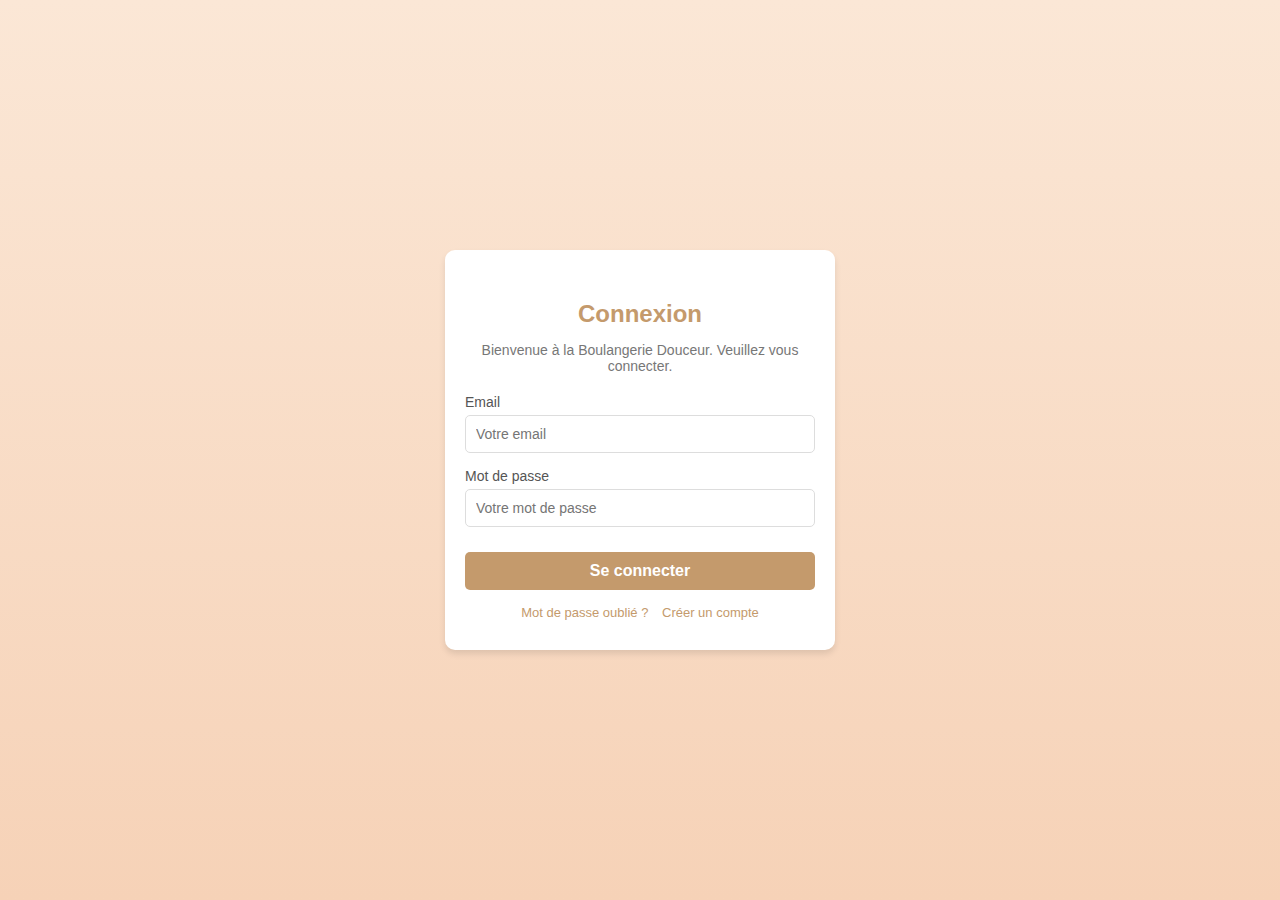
==== template/login.html @ 995a2d7f "Here we go" ====
<!DOCTYPE html>
<html lang="fr">
<head>
    <meta charset="UTF-8">
    <meta name="viewport" content="width=device-width, initial-scale=1.0">
    <title>Connexion - Boulangerie</title>
    <link rel="stylesheet" href="assets/css/login.css">
</head>
<body>
    <div class="login-container">
        <div class="login-card">
            <h2>Connexion</h2>
            <p>Bienvenue à la Boulangerie Douceur. Veuillez vous connecter.</p>
            <form action="/login" method="POST">
                <div class="input-group">
                    <label for="email">Email</label>
                    <input type="email" id="email" name="email" placeholder="Votre email" required>
                </div>
                <div class="input-group">
                    <label for="password">Mot de passe</label>
                    <input type="password" id="password" name="password" placeholder="Votre mot de passe" required>
                </div>
                <button type="submit" class="btn">Se connecter</button>
                <div class="extra-links">
                    <a href="#">Mot de passe oublié ?</a>
                    <a href="#">Créer un compte</a>
                </div>
            </form>
        </div>
    </div>
</body>
</html>
---- template/assets/css/login.css ----
/* Général */
body {
    margin: 0;
    padding: 0;
    font-family: 'Arial', sans-serif;
    background: linear-gradient(to bottom, #fbe7d6, #f6d2b7);
    color: #333;
    display: flex;
    justify-content: center;
    align-items: center;
    height: 100vh;
}

/* Container principal */
.login-container {
    display: flex;
    justify-content: center;
    align-items: center;
    width: 100%;
    height: 100%;
}

/* Carte de connexion */
.login-card {
    background: #fff;
    padding: 30px 20px;
    border-radius: 10px;
    box-shadow: 0px 4px 6px rgba(0, 0, 0, 0.1);
    width: 350px;
    text-align: center;
}

.login-card h2 {
    margin-bottom: 10px;
    color: #c49a6c;
    font-weight: bold;
}

.login-card p {
    margin-bottom: 20px;
    font-size: 14px;
    color: #777;
}

/* Champs d'entrée */
.input-group {
    margin-bottom: 15px;
    text-align: left;
}

.input-group label {
    font-size: 14px;
    margin-bottom: 5px;
    display: block;
    color: #555;
}

.input-group input {
    width: 100%;
    padding: 10px;
    border: 1px solid #ddd;
    border-radius: 5px;
    font-size: 14px;
    box-sizing: border-box;
}

/* Bouton */
.btn {
    width: 100%;
    padding: 10px;
    background: #c49a6c;
    border: none;
    border-radius: 5px;
    color: #fff;
    font-size: 16px;
    font-weight: bold;
    cursor: pointer;
    margin-top: 10px;
    transition: background 0.3s ease;
}

.btn:hover {
    background: #a97f5c;
}

/* Liens supplémentaires */
.extra-links {
    margin-top: 15px;
    font-size: 13px;
}

.extra-links a {
    color: #c49a6c;
    text-decoration: none;
    margin: 0 5px;
}

.extra-links a:hover {
    text-decoration: underline;
}
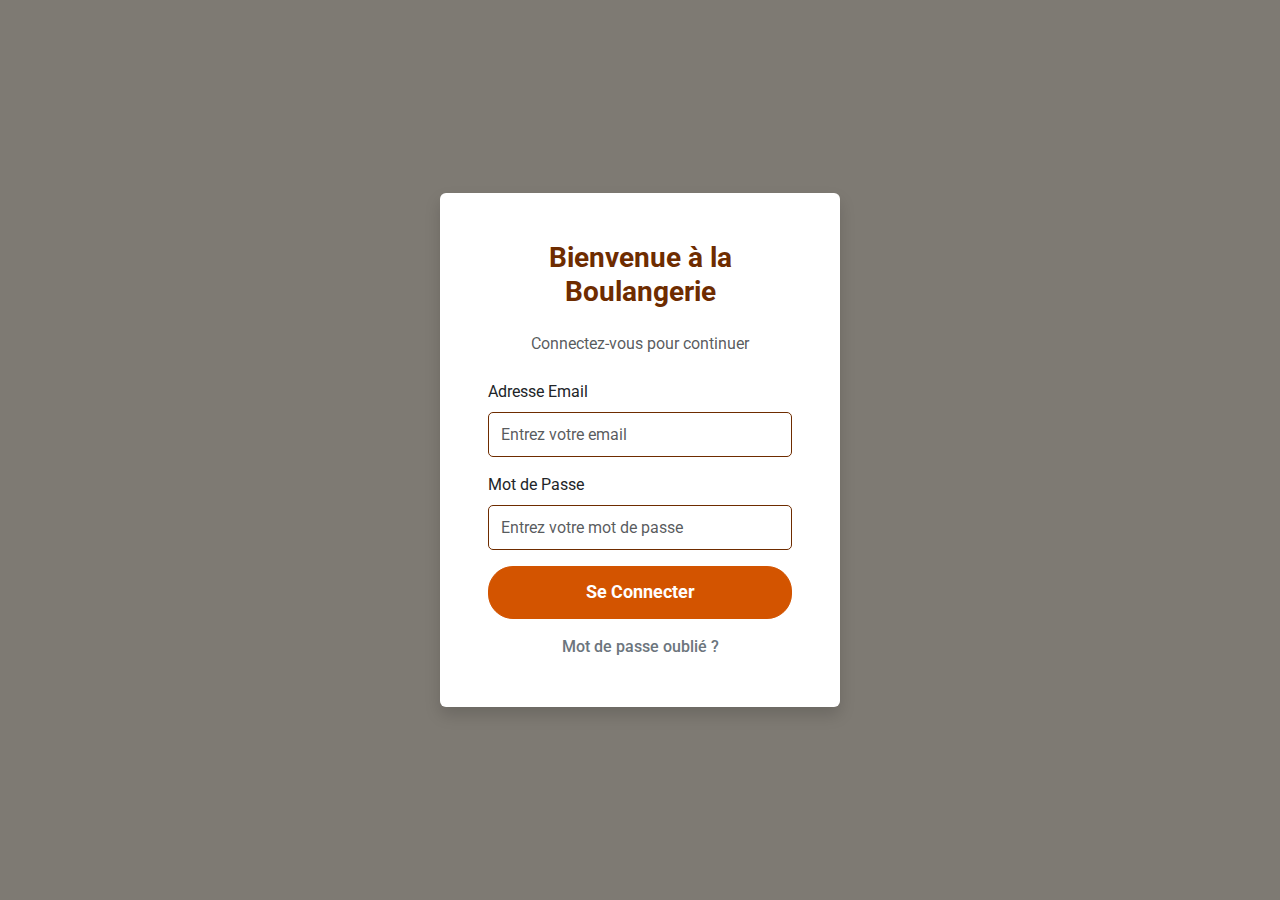
==== commit 59292411: "Many changes" ====
--- a/template/login.html
+++ b/template/login.html
@@ -1,32 +1,34 @@
 <!DOCTYPE html>
-<html lang="fr">
+<html lang="en">
 <head>
     <meta charset="UTF-8">
     <meta name="viewport" content="width=device-width, initial-scale=1.0">
-    <title>Connexion - Boulangerie</title>
+    <title>Login - Boulangerie</title>
+    <link href="https://fonts.googleapis.com/css2?family=Roboto:wght@400;500;700&display=swap" rel="stylesheet">
+    <link href="assets/css/bootstrap.min.css" rel="stylesheet">
     <link rel="stylesheet" href="assets/css/login.css">
 </head>
 <body>
-    <div class="login-container">
-        <div class="login-card">
-            <h2>Connexion</h2>
-            <p>Bienvenue à la Boulangerie Douceur. Veuillez vous connecter.</p>
-            <form action="/login" method="POST">
-                <div class="input-group">
-                    <label for="email">Email</label>
-                    <input type="email" id="email" name="email" placeholder="Votre email" required>
+    <div class="hero-section d-flex align-items-center justify-content-center">
+        <div class="login-card p-5 rounded shadow">
+            <h3 class="text-center mb-4">Bienvenue à la Boulangerie</h3>
+            <p class="text-center text-muted mb-4">Connectez-vous pour continuer</p>
+            <form action="index.html" method="POST">
+                <div class="mb-3">
+                    <label for="email" class="form-label">Adresse Email</label>
+                    <input type="email" class="form-control" id="email" name="email" placeholder="Entrez votre email" required>
                 </div>
-                <div class="input-group">
-                    <label for="password">Mot de passe</label>
-                    <input type="password" id="password" name="password" placeholder="Votre mot de passe" required>
+                <div class="mb-3">
+                    <label for="motDePasse" class="form-label">Mot de Passe</label>
+                    <input type="password" class="form-control" id="motDePasse" name="motDePasse" placeholder="Entrez votre mot de passe" required>
                 </div>
-                <button type="submit" class="btn">Se connecter</button>
-                <div class="extra-links">
-                    <a href="#">Mot de passe oublié ?</a>
-                    <a href="#">Créer un compte</a>
+                <button type="submit" class="btn btn-primary w-100">Se Connecter</button>
+                <div class="text-center mt-3">
+                    <a href="#" class="text-secondary">Mot de passe oublié ?</a>
                 </div>
             </form>
         </div>
     </div>
+    <script src="assets/js/bootstrap.bundle.min.js"></script>
 </body>
 </html>
--- a/template/assets/css/login.css
+++ b/template/assets/css/login.css
@@ -1,100 +1,88 @@
-/* Général */
-body {
-    margin: 0;
-    padding: 0;
-    font-family: 'Arial', sans-serif;
-    background: linear-gradient(to bottom, #fbe7d6, #f6d2b7);
-    color: #333;
-    display: flex;
-    justify-content: center;
-    align-items: center;
-    height: 100vh;
+/* Couleurs personnalisées */
+:root {
+    --primary-color: #d35400; /* Orange chaud */
+    --secondary-color: #6e2c00; /* Brun foncé */
+    --background-color: #fdf5e6; /* Beige clair */
+    --text-color: #6c757d; /* Gris doux */
+    --link-color: #d35400; /* Changer la couleur du lien en orange */
 }
 
-/* Container principal */
-.login-container {
-    display: flex;
-    justify-content: center;
-    align-items: center;
-    width: 100%;
-    height: 100%;
+body {
+    background-color: var(--background-color);
+    font-family: 'Roboto', sans-serif;
 }
 
-/* Carte de connexion */
-.login-card {
-    background: #fff;
-    padding: 30px 20px;
-    border-radius: 10px;
-    box-shadow: 0px 4px 6px rgba(0, 0, 0, 0.1);
-    width: 350px;
-    text-align: center;
+/* Hero Section */
+.hero-section {
+    background: linear-gradient(rgba(0, 0, 0, 0.5), rgba(0, 0, 0, 0.5)), url('bakery-bg.jpg');
+    background-size: cover;
+    background-position: center;
+    height: 100vh;
+    padding: 0;
 }
 
-.login-card h2 {
-    margin-bottom: 10px;
-    color: #c49a6c;
+/* Login Card */
+.login-card {
+    background-color: #fff;
+    border-radius: 10px;
+    box-shadow: 0 4px 8px rgba(0, 0, 0, 0.1);
+    width: 100%;
+    max-width: 400px;
+}
+
+/* Titre de la page */
+h3 {
+    color: var(--secondary-color); /* Utiliser le brun foncé comme couleur */
     font-weight: bold;
 }
 
-.login-card p {
-    margin-bottom: 20px;
-    font-size: 14px;
-    color: #777;
+p {
+    color: var(--text-color);
 }
 
-/* Champs d'entrée */
-.input-group {
-    margin-bottom: 15px;
-    text-align: left;
+/* Form Controls */
+.form-control {
+    border: 1px solid var(--secondary-color);
+    border-radius: 5px;
+    height: 45px;
 }
 
-.input-group label {
-    font-size: 14px;
-    margin-bottom: 5px;
-    display: block;
-    color: #555;
+.form-control:focus {
+    border-color: var(--primary-color);
+    box-shadow: 0 0 0 0.2rem rgba(211, 84, 0, 0.25);
 }
 
-.input-group input {
-    width: 100%;
-    padding: 10px;
-    border: 1px solid #ddd;
-    border-radius: 5px;
-    font-size: 14px;
-    box-sizing: border-box;
+/* Button */
+.btn-primary {
+    background-color: var(--primary-color);
+    border-color: var(--primary-color);
+    color: #fff;
+    font-weight: bold;
+    padding: 12px;
+    font-size: 1.1rem;
+    border-radius: 25px;
 }
 
-/* Bouton */
-.btn {
-    width: 100%;
-    padding: 10px;
-    background: #c49a6c;
-    border: none;
-    border-radius: 5px;
-    color: #fff;
-    font-size: 16px;
-    font-weight: bold;
-    cursor: pointer;
-    margin-top: 10px;
-    transition: background 0.3s ease;
+.btn-primary:hover {
+    background-color: #e67e22;
+    border-color: #e67e22;
 }
 
-.btn:hover {
-    background: #a97f5c;
+/* Footer link */
+a {
+    color: var(--link-color); /* Modifier la couleur du lien ici */
+    text-decoration: none;
+    font-weight: 500;
 }
 
-/* Liens supplémentaires */
-.extra-links {
-    margin-top: 15px;
-    font-size: 13px;
+a:hover {
+    color: #e67e22; /* Changer en couleur d'orange plus foncée au hover */
+    text-decoration: underline;
 }
 
-.extra-links a {
-    color: #c49a6c;
-    text-decoration: none;
-    margin: 0 5px;
+/* Responsiveness */
+@media (max-width: 768px) {
+    .login-card {
+        padding: 2rem;
+    }
 }
-
-.extra-links a:hover {
-    text-decoration: underline;
-}
